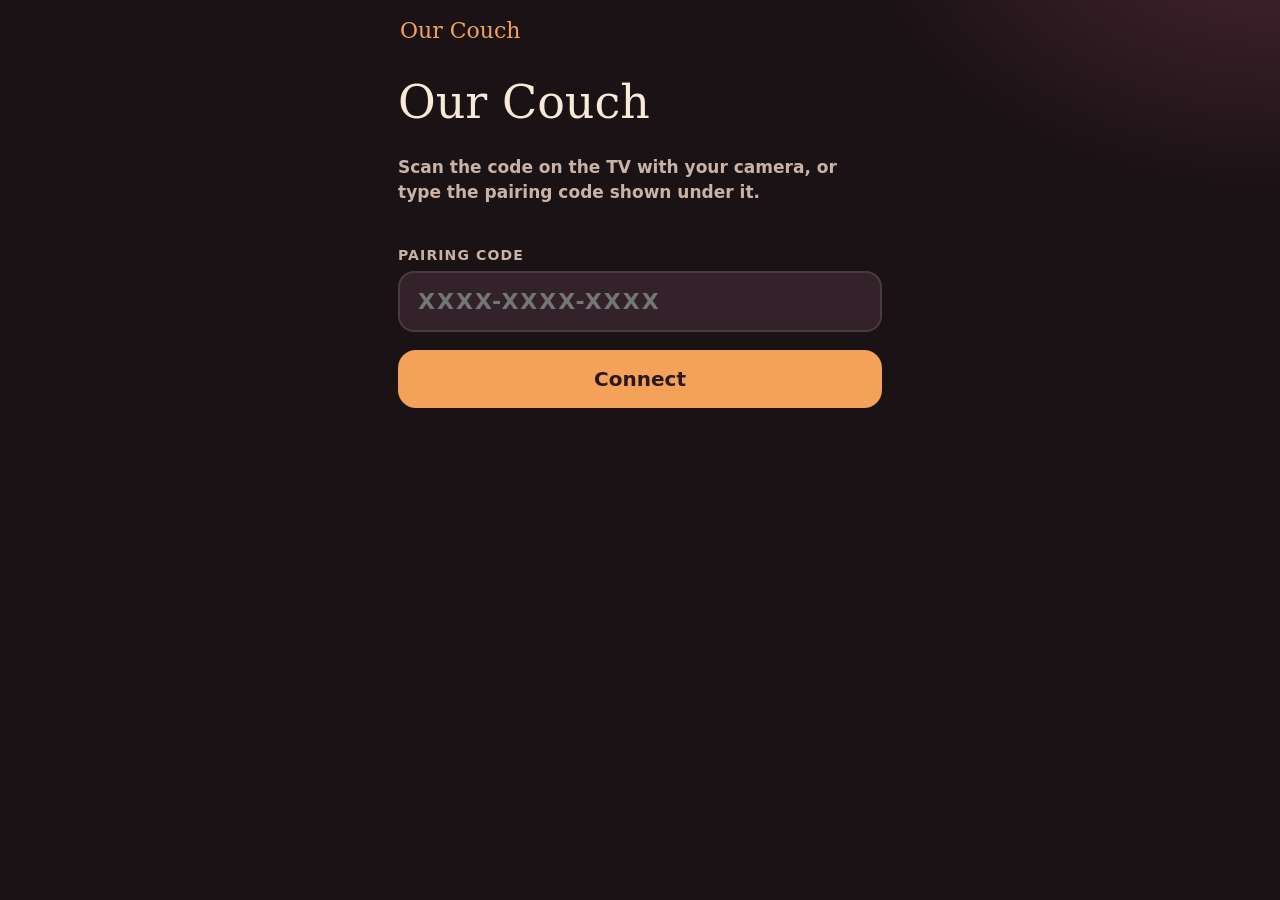
==== index.html @ 799a5c25 "Add files via upload" ====
<!doctype html>
<html lang="en">
<head>
<meta charset="utf-8">
<meta name="viewport" content="width=device-width, initial-scale=1, viewport-fit=cover, user-scalable=no">
<meta name="theme-color" content="#1b1216">
<meta name="apple-mobile-web-app-capable" content="yes">
<title>Our Couch · Movie Night</title>
<link rel="stylesheet" href="common.css">
<link rel="stylesheet" href="phone.css">
</head>
<body>
<main id="app">
  <header class="top"><span class="brand serif">Our Couch</span><span id="who" class="who"></span></header>

  <div id="net" class="netbar hidden">Reconnecting to the TV…</div>

  <section id="vPair" class="view hidden">
    <h1 class="serif">Our Couch</h1>
    <p class="lead">Scan the code on the TV with your camera, or type the pairing code shown under it.</p>
    <form id="pairForm" autocomplete="off">
      <label for="code">Pairing code</label>
      <input id="code" maxlength="16" autocapitalize="characters" autocorrect="off" spellcheck="false" placeholder="XXXX-XXXX-XXXX">
      <button class="btn primary" type="submit">Connect</button>
    </form>
    <p id="pairErr" class="err"></p>
  </section>

  <section id="vConnect" class="view hidden center"><div class="spinner"></div><h2 class="serif">Connecting to the TV…</h2>
    <p id="connTxt" class="lead">Make sure Our Couch is open on the TV.</p></section>

  <section id="vJoin" class="view hidden">
    <h1 class="serif">Movie Night<br><span class="amber">Matcher</span></h1>
    <p class="lead">Swipe on movies. When you both say yes, the TV shows your match.</p>
    <form id="joinForm" autocomplete="off">
      <label>Who's this?</label>
      <div id="quick" class="quick"></div>
      <label for="name">Or type a name</label>
      <input id="name" maxlength="16" autocapitalize="words" enterkeyhint="go" placeholder="e.g. Sofia">
      <button class="btn primary" type="submit">Join the couch</button>
    </form>
    <p id="joinErr" class="err"></p>
    <p class="small center navlinks">Also: <a href="dates.html">add date ideas</a> · <a href="cook.html">send a recipe</a> · <a href="#" class="unpair">use another TV</a></p>
  </section>

  <section id="vLobby" class="view hidden">
    <div id="partner" class="partner"></div>
    <h3>Tonight's mood</h3>
    <div id="moods" class="chips"></div>
    <h3>How long?</h3>
    <div id="rts" class="chips"></div>
    <div id="svcWrap"><h3>Streaming apps on the TV</h3><div id="svcs" class="chips"></div></div>
    <p id="fit" class="fit"></p>
    <button id="startBtn" class="btn primary">Start swiping</button>
    <p class="small center"><a href="dates.html">Date ideas</a> · <a href="cook.html">Recipes</a> · <a href="settings.html">TMDB</a> · <a href="#" id="leave">Leave</a></p>
  </section>

  <section id="vBuild" class="view hidden center"><div class="spinner"></div><h2 class="serif">Shuffling the deck…</h2></section>

  <section id="vSwipe" class="view hidden">
    <div class="deckbar"><span id="count"></span><button id="undo" class="link">↶ Undo</button></div>
    <div id="stack" class="stack"></div>
    <div class="actions">
      <button class="round no" id="bNo" aria-label="No">✕</button>
      <button class="round maybe" id="bMaybe" aria-label="Maybe">?</button>
      <button class="round yes" id="bYes" aria-label="Yes">♥</button>
    </div>
    <p class="small center hintline">Swipe right = yes · left = no · up = maybe</p>
  </section>

  <section id="vWait" class="view hidden center">
    <div class="bigicon">🍿</div>
    <h2 class="serif">All done!</h2>
    <p id="waitTxt" class="lead"></p>
  </section>

  <section id="vResults" class="view hidden">
    <h2 id="rTitle" class="serif center"></h2>
    <p id="rSub" class="lead center"></p>
    <div id="rList" class="rlist"></div>
    <button id="againBtn" class="btn ghost">New round</button>
  </section>

  <div id="sheet" class="sheet hidden" role="dialog" aria-modal="true" aria-labelledby="shTitle">
    <div class="sheetbg" data-close="1"></div>
    <div class="sheetbody">
      <button class="shclose" data-close="1" aria-label="Close">✕</button>
      <div id="shMedia" class="shmedia"></div>
      <h2 id="shTitle" class="serif"></h2>
      <div id="shMeta" class="shmeta"></div>
      <div id="shGenres" class="shgenres"></div>
      <div id="shWhere" class="shwhere"></div>
      <div id="shTrailer" class="shbtns"><button id="shPlay" class="btn primary" type="button">▶ Watch trailer</button><button id="shTv" class="btn ghost" type="button">📺 Play on TV</button></div>
      <p id="shOv" class="shov"></p>
      <p id="shYt" class="small center"></p>
      <button class="btn ghost" data-close="1" type="button">Back to swiping</button>
      <p class="small center">Details from TMDB. Closing this doesn't count as a swipe.</p>
    </div>
  </div>
  <div id="matchPop" class="matchpop hidden"></div>
  <div id="toast" class="toast hidden"></div>
</main>
<script src="nacl-fast.min.js"></script>
<script src="relay.js"></script>
<script src="net.js"></script>
<script src="cards.js"></script>
<script src="app.js"></script>
</body>
</html>
---- common.css ----
@font-face { font-family: "Serif"; src: url("fonts/DMSerifDisplay-Regular.ttf"); font-display: swap; }
@font-face { font-family: "Nunito"; src: url("fonts/Nunito-VariableFont_wght.ttf"); font-weight: 200 1000; font-display: swap; }
:root {
  --bg: #1b1216; --bg2: #2a1a1f; --card: #33222a; --card2: #3f2a33; --line: rgba(247,234,217,.12);
  --cream: #f7ead9; --muted: #c9b3a6; --dim: #8f7a72;
  --amber: #f4a259; --rose: #e86a6a; --plum: #6b3a5b; --sage: #8fb996; --gold: #ffd37a;
}
* { box-sizing: border-box; }
html, body { margin: 0; background: var(--bg); color: var(--cream); font-family: "Nunito", system-ui, -apple-system, "Segoe UI", Roboto, sans-serif; }
.serif { font-family: "Serif", Georgia, "Times New Roman", serif; font-weight: 400; }
.amber { color: var(--amber); } .rose { color: var(--rose); }

/* Generated title card (used when there is no poster we may show) */
.tcard { position: relative; overflow: hidden; border-radius: 22px; display: flex; flex-direction: column; justify-content: flex-end;
  padding: 7% 8%; color: #fff8ef; box-shadow: 0 18px 50px rgba(0,0,0,.45); isolation: isolate; }
.tcard::before { content: ""; position: absolute; top: 0; left: 0; right: 0; bottom: 0; z-index: -1; background: var(--g); }
.tcard::after { content: ""; position: absolute; top: 0; left: 0; right: 0; bottom: 0; z-index: -1;
  background: radial-gradient(120% 70% at 85% 0%, rgba(255,255,255,.22), transparent 55%), linear-gradient(transparent 35%, rgba(0,0,0,.55)); }
.tcard .glyph { position: absolute; right: -6%; top: -4%; width: 62%; opacity: .16; }
.tcard .kicker { font-weight: 800; letter-spacing: .14em; text-transform: uppercase; opacity: .85; font-size: .8em; }
.tcard .t { font-family: "Serif", Georgia, serif; line-height: 1.02; margin: .25em 0 .3em; text-shadow: 0 2px 18px rgba(0,0,0,.35); word-break: break-word; }
.tcard .meta { font-weight: 700; opacity: .92; }
.tcard img.poster { position: absolute; top: 0; left: 0; right: 0; bottom: 0; width: 100%; height: 100%; object-fit: cover; z-index: -1; }
.tcard.has-poster::before { display: none; }

.tcard.has-poster .glyph { display: none; }
.tcard.has-poster::after { background: linear-gradient(transparent 45%, rgba(10,6,8,.92) 88%); }
.tcard.bare.has-poster .kicker, .tcard.bare.has-poster .t, .tcard.bare.has-poster .meta { display: none; }
---- phone.css ----
html, body { min-height: 100%; overscroll-behavior: none; -webkit-tap-highlight-color: transparent; }
body { background: radial-gradient(600px 400px at 100% -10%, #4a2633, transparent 70%), var(--bg); }
#app { max-width: 520px; margin: 0 auto; padding: max(14px, env(safe-area-inset-top)) 18px max(18px, env(safe-area-inset-bottom)); min-height: 100vh; display: flex; flex-direction: column; }
.hidden { display: none !important; }
.top { display: flex; justify-content: space-between; align-items: center; padding: 4px 2px 10px; }
.brand { font-size: 22px; color: var(--amber); }
.who { font-weight: 800; color: var(--muted); font-size: 15px; }
.view { flex: 1; display: flex; flex-direction: column; }
.center { text-align: center; }
h1 { font-size: 46px; line-height: 1.02; margin: 26px 0 12px; }
h2 { font-size: 30px; margin: 10px 0; }
h3 { font-size: 13px; letter-spacing: .12em; text-transform: uppercase; color: var(--muted); margin: 20px 0 10px; font-weight: 900; }
.lead { color: var(--muted); font-size: 17px; line-height: 1.45; font-weight: 600; }
.small { color: var(--dim); font-size: 14px; font-weight: 600; }
.small a { color: var(--muted); }
label { display: block; font-weight: 800; color: var(--muted); margin: 26px 0 8px; font-size: 14px; letter-spacing: .08em; text-transform: uppercase; }
input { width: 100%; font: inherit; font-size: 22px; font-weight: 700; padding: 16px 18px; border-radius: 16px; border: 2px solid var(--line); background: var(--card); color: var(--cream); outline: none; }
input:focus { border-color: var(--amber); }
.btn { display: block; width: 100%; font: inherit; font-size: 20px; font-weight: 900; padding: 17px; border-radius: 18px; border: 0; margin-top: 18px; cursor: pointer; }
.btn.primary { background: var(--amber); color: #2a1a1f; }
.btn.primary:disabled { background: #4d3d3a; color: #a8968c; }
.btn.ghost { background: rgba(247,234,217,.1); color: var(--cream); }
.err { color: var(--rose); font-weight: 800; min-height: 1.2em; }
.partner { display: flex; align-items: center; padding: 14px; border-radius: 18px; background: var(--card); font-weight: 800; font-size: 17px; }
.partner .av { width: 44px; height: 44px; border-radius: 50%; display: flex; align-items: center; justify-content: center; font-weight: 900; color: #2a1a1f; margin-right: 12px; flex: none; }
.av-amber { background: var(--amber); } .av-rose { background: var(--rose); } .av-empty { background: rgba(247,234,217,.1); color: var(--dim) !important; }
.chips { display: flex; flex-wrap: wrap; margin: -4px; }
.chip { font: inherit; font-weight: 800; font-size: 15px; padding: 10px 15px; border-radius: 999px; border: 0; background: rgba(247,234,217,.09); color: var(--cream); margin: 4px; cursor: pointer; }
.chip.on { background: var(--rose); color: #fff8ef; }
.chip.dis { opacity: .4; }
.fit { color: var(--sage); font-weight: 800; margin: 16px 0 0; }

.deckbar { display: flex; justify-content: space-between; align-items: center; font-weight: 800; color: var(--muted); padding: 2px 4px 10px; }
.link { font: inherit; font-weight: 800; color: var(--muted); background: none; border: 0; padding: 6px; }
.link:disabled { opacity: .3; }
.stack { position: relative; flex: 1; min-height: 360px; touch-action: none; }
.swcard { position: absolute; left: 0; right: 0; top: 0; bottom: 0; will-change: transform; user-select: none; -webkit-user-select: none; }
.swcard .tcard { position: absolute; left: 0; right: 0; top: 0; bottom: 0; font-size: 15px; border-radius: 26px; }
.swcard .tcard .t { margin-bottom: .2em; }
.swcard .ov { font-size: 14.5px; line-height: 1.42; font-weight: 600; opacity: .93; margin-top: 10px; display: -webkit-box; -webkit-line-clamp: 6; -webkit-box-orient: vertical; overflow: hidden; }
.swcard.next { transform: scale(.95) translateY(12px); opacity: .7; }
.stamp { position: absolute; top: 26px; padding: 6px 14px; border: 4px solid; border-radius: 12px; font-weight: 1000; font-size: 30px; letter-spacing: .06em; opacity: 0; transform: rotate(-12deg); z-index: 3; }
.stamp.yes { left: 22px; color: #9fe0a8; border-color: #9fe0a8; }
.stamp.no { right: 22px; color: #ff9a9a; border-color: #ff9a9a; transform: rotate(12deg); }
.stamp.maybe { left: 50%; margin-left: -70px; top: auto; bottom: 40%; color: var(--gold); border-color: var(--gold); transform: none; }
.actions { display: flex; justify-content: center; align-items: center; padding: 16px 0 4px; }
.round { width: 74px; height: 74px; border-radius: 50%; border: 0; font-size: 32px; font-weight: 900; margin: 0 14px; box-shadow: 0 10px 26px rgba(0,0,0,.35); cursor: pointer; }
.round:active { transform: scale(.92); }
.round.no { background: #3b2a30; color: #ff9a9a; }
.round.maybe { width: 58px; height: 58px; font-size: 26px; background: #3b2a30; color: var(--gold); }
.round.yes { background: var(--rose); color: #fff8ef; }
.hintline { margin: 6px 0 0; }
.spinner { width: 64px; height: 64px; margin: 80px auto 20px; border-radius: 50%; border: 7px solid rgba(247,234,217,.12); border-top-color: var(--amber); animation: spin 1s linear infinite; }
@keyframes spin { to { transform: rotate(360deg); } }
.bigicon { font-size: 70px; margin-top: 60px; }
.rlist .ritem { display: flex; align-items: center; background: var(--card); border-radius: 18px; padding: 10px; margin-top: 12px; }
.rlist .tcard { width: 84px; height: 118px; font-size: 7px; border-radius: 12px; padding: 8px; flex: none; margin-right: 14px; }
.rlist .tcard .t { font-size: 13px !important; }
.rlist .rt { font-weight: 900; font-size: 18px; } .rlist .rm { color: var(--muted); font-weight: 700; font-size: 14px; margin-top: 4px; }
.matchpop { position: fixed; left: 16px; right: 16px; bottom: max(20px, env(safe-area-inset-bottom)); background: linear-gradient(135deg, #e86a6a, #b5442e); color: #fff8ef; border-radius: 22px; padding: 18px 20px; font-weight: 900; font-size: 19px; box-shadow: 0 16px 40px rgba(0,0,0,.45); z-index: 9; animation: up .35s ease; }
.matchpop small { display: block; font-weight: 700; font-size: 14px; opacity: .9; margin-top: 4px; }
@keyframes up { from { transform: translateY(40px); opacity: 0; } }
.toast { position: fixed; left: 50%; top: 14px; transform: translateX(-50%); background: var(--card2); padding: 10px 18px; border-radius: 999px; font-weight: 800; z-index: 10; box-shadow: 0 8px 20px rgba(0,0,0,.4); white-space: nowrap; }

.quick { display: flex; margin: 0 -6px; }
.quick button { flex: 1; margin: 0 6px; font: inherit; font-size: 22px; font-weight: 900; padding: 20px 10px; border-radius: 18px; border: 0; color: #2a1a1f; cursor: pointer; }
.quick button:nth-child(1) { background: var(--amber); } .quick button:nth-child(2) { background: var(--rose); color: #fff8ef; }
.quick button:disabled { opacity: .35; }

.swcard .tcard.has-poster .ov { -webkit-line-clamp: 3; }
.swcard .tcard.has-poster .t { font-size: 28px !important; }
.swcard .tcard.has-poster { padding: 6% 6%; }
.rlist .tcard.has-poster { padding: 0; }
.swcard .pv { display: inline-block; margin-top: 8px; padding: 4px 10px; border-radius: 999px; background: rgba(143,185,150,.28); font-weight: 900; font-size: 13px; }
textarea { width: 100%; font: inherit; font-size: 17px; font-weight: 600; padding: 12px 14px; border-radius: 14px; border: 2px solid var(--line); background: var(--card); color: var(--cream); outline: none; }
.list .li { display: flex; justify-content: space-between; align-items: center; background: var(--card); border-radius: 14px; padding: 12px 14px; margin-bottom: 8px; font-weight: 700; }
.list small { color: var(--muted); }
.typed { margin-top: 18px; } .typed summary { font-weight: 800; color: var(--muted); cursor: pointer; }
#kind { margin-top: 12px; }
.navlinks { margin-top: 18px; }

/* Samsung build */
.netbar { position: fixed; left: 0; right: 0; top: 0; z-index: 30; background: #e86a6a; color: #fff; text-align: center; font-weight: 800; padding: 6px; font-size: 14px; }
#code { text-transform: uppercase; letter-spacing: 2px; }

/* movie Info button + full-detail sheet (v0.3) */
.infobtn { position: absolute; top: 12px; right: 12px; z-index: 4; font: inherit; font-weight: 900; font-size: 15px; padding: 9px 14px; border-radius: 999px; border: 0; background: rgba(20,12,16,.72); color: #fff8ef; box-shadow: 0 4px 14px rgba(0,0,0,.35); cursor: pointer; }
.rlist .ritem { cursor: pointer; }
.sheet { position: fixed; inset: 0; z-index: 20; }
.sheetbg { position: absolute; inset: 0; background: rgba(10,6,8,.7); }
.sheetbody { position: absolute; left: 0; right: 0; bottom: 0; max-height: 92vh; overflow-y: auto; -webkit-overflow-scrolling: touch; background: var(--bg2); border-radius: 26px 26px 0 0; padding: 18px 18px max(22px, env(safe-area-inset-bottom)); max-width: 560px; margin: 0 auto; animation: shup .22s ease-out; }
@keyframes shup { from { transform: translateY(40px); } to { transform: none; } }
.shclose { position: sticky; top: 0; float: right; z-index: 2; width: 42px; height: 42px; border-radius: 50%; border: 0; background: rgba(247,234,217,.14); color: var(--cream); font-size: 20px; font-weight: 900; }
.shmedia { margin: 4px 0 12px; }
.shmedia img { display: block; width: 46%; max-width: 200px; border-radius: 14px; }
.shmedia .yt { position: relative; width: 100%; padding-top: 56.25%; border-radius: 14px; overflow: hidden; background: #000; }
.shmedia .yt iframe { position: absolute; inset: 0; width: 100%; height: 100%; border: 0; }
.sheetbody h2 { font-size: 30px; margin: 6px 0 6px; line-height: 1.1; }
.shmeta { color: var(--muted); font-weight: 800; font-size: 16px; }
.shgenres { margin-top: 8px; } .shgenres span { display: inline-block; font-size: 13px; font-weight: 800; padding: 5px 10px; border-radius: 999px; background: rgba(247,234,217,.09); margin: 0 6px 6px 0; }
.shwhere { margin-top: 6px; color: #bfe6c5; font-weight: 900; font-size: 16px; }
.shwhere.none { color: var(--dim); }
.shbtns { display: flex; gap: 10px; } .shbtns .btn { margin-top: 14px; font-size: 18px; padding: 15px 10px; }
.shov { font-size: 17px; line-height: 1.55; font-weight: 600; color: var(--cream); margin: 16px 0 6px; white-space: pre-line; }
.rlist .rmore { color: var(--amber); font-weight: 900; }
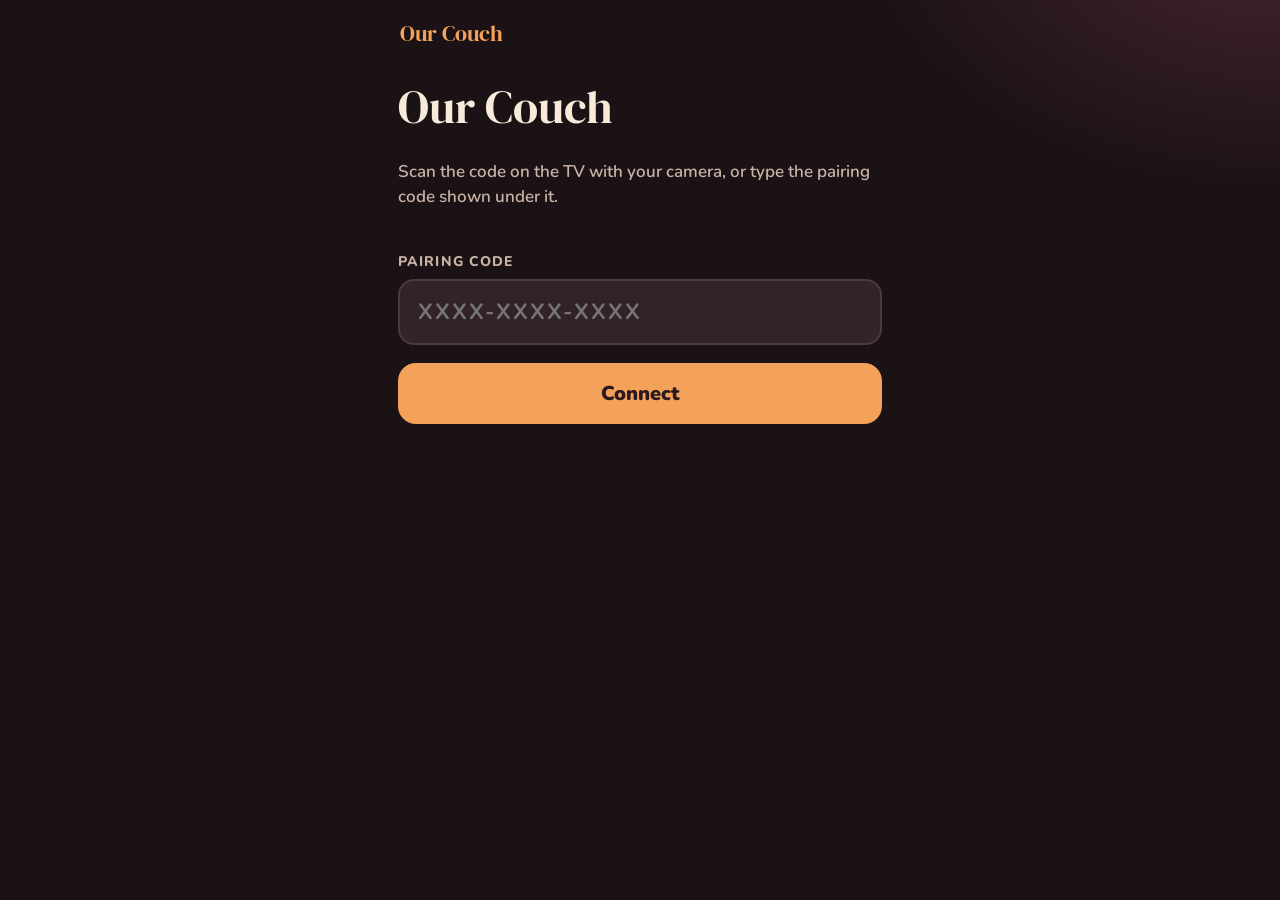
==== commit 62c1a286: "Add files via upload" ====
--- a/index.html
+++ b/index.html
@@ -31,7 +31,7 @@
 
   <section id="vJoin" class="view hidden">
     <h1 class="serif">Movie Night<br><span class="amber">Matcher</span></h1>
-    <p class="lead">Swipe on movies. When you both say yes, the TV shows your match.</p>
+    <p class="lead">Swipe on movies. When everyone says yes, the TV shows your match. Up to 6 phones.</p>
     <form id="joinForm" autocomplete="off">
       <label>Who's this?</label>
       <div id="quick" class="quick"></div>
@@ -49,6 +49,12 @@
     <div id="moods" class="chips"></div>
     <h3>How long?</h3>
     <div id="rts" class="chips"></div>
+    <h3>Holiday</h3>
+    <div id="hols" class="chips picks" data-f="holiday"></div>
+    <h3>Decade</h3>
+    <div id="eras" class="chips picks" data-f="era"></div>
+    <h3>Rated</h3>
+    <div id="rateds" class="chips picks" data-f="rated"></div>
     <div id="svcWrap"><h3>Streaming apps on the TV</h3><div id="svcs" class="chips"></div></div>
     <p id="fit" class="fit"></p>
     <button id="startBtn" class="btn primary">Start swiping</button>
--- a/common.css
+++ b/common.css
@@ -1,5 +1,4 @@
 @font-face { font-family: "Serif"; src: url("fonts/DMSerifDisplay-Regular.ttf"); font-display: swap; }
-@font-face { font-family: "Nunito"; src: url("fonts/Nunito-VariableFont_wght.ttf"); font-weight: 200 1000; font-display: swap; }
 :root {
   --bg: #1b1216; --bg2: #2a1a1f; --card: #33222a; --card2: #3f2a33; --line: rgba(247,234,217,.12);
   --cream: #f7ead9; --muted: #c9b3a6; --dim: #8f7a72;
@@ -26,3 +25,8 @@
 .tcard.has-poster .glyph { display: none; }
 .tcard.has-poster::after { background: linear-gradient(transparent 45%, rgba(10,6,8,.92) 88%); }
 .tcard.bare.has-poster .kicker, .tcard.bare.has-poster .t, .tcard.bare.has-poster .meta { display: none; }
+@font-face { font-family: "Nunito"; src: url("fonts/Nunito-400.ttf") format("truetype"); font-weight: 400; font-display: swap; }
+@font-face { font-family: "Nunito"; src: url("fonts/Nunito-600.ttf") format("truetype"); font-weight: 600; font-display: swap; }
+@font-face { font-family: "Nunito"; src: url("fonts/Nunito-700.ttf") format("truetype"); font-weight: 700; font-display: swap; }
+@font-face { font-family: "Nunito"; src: url("fonts/Nunito-800.ttf") format("truetype"); font-weight: 800; font-display: swap; }
+@font-face { font-family: "Nunito"; src: url("fonts/Nunito-900.ttf") format("truetype"); font-weight: 900; font-display: swap; }
--- a/phone.css
+++ b/phone.css
@@ -103,3 +103,9 @@
 .shbtns { display: flex; gap: 10px; } .shbtns .btn { margin-top: 14px; font-size: 18px; padding: 15px 10px; }
 .shov { font-size: 17px; line-height: 1.55; font-weight: 600; color: var(--cream); margin: 16px 0 6px; white-space: pre-line; }
 .rlist .rmore { color: var(--amber); font-weight: 900; }
+
+/* ---- v0.4.0: ported from the Fire TV app v0.5.2 ---- */
+/* v0.5: up to 6 people */
+.av-sage { background: var(--sage); } .av-gold { background: var(--gold); } .av-plum { background: #b07aa1; } .av-sky { background: #7fb3e0; }
+.partner .av + .av { margin-left: -6px; } .rsec { margin: 22px 0 4px; font-size: 18px; color: var(--amber); }
+:root { --sky: #7fb3e0; --plum2: #b07aa1; }
